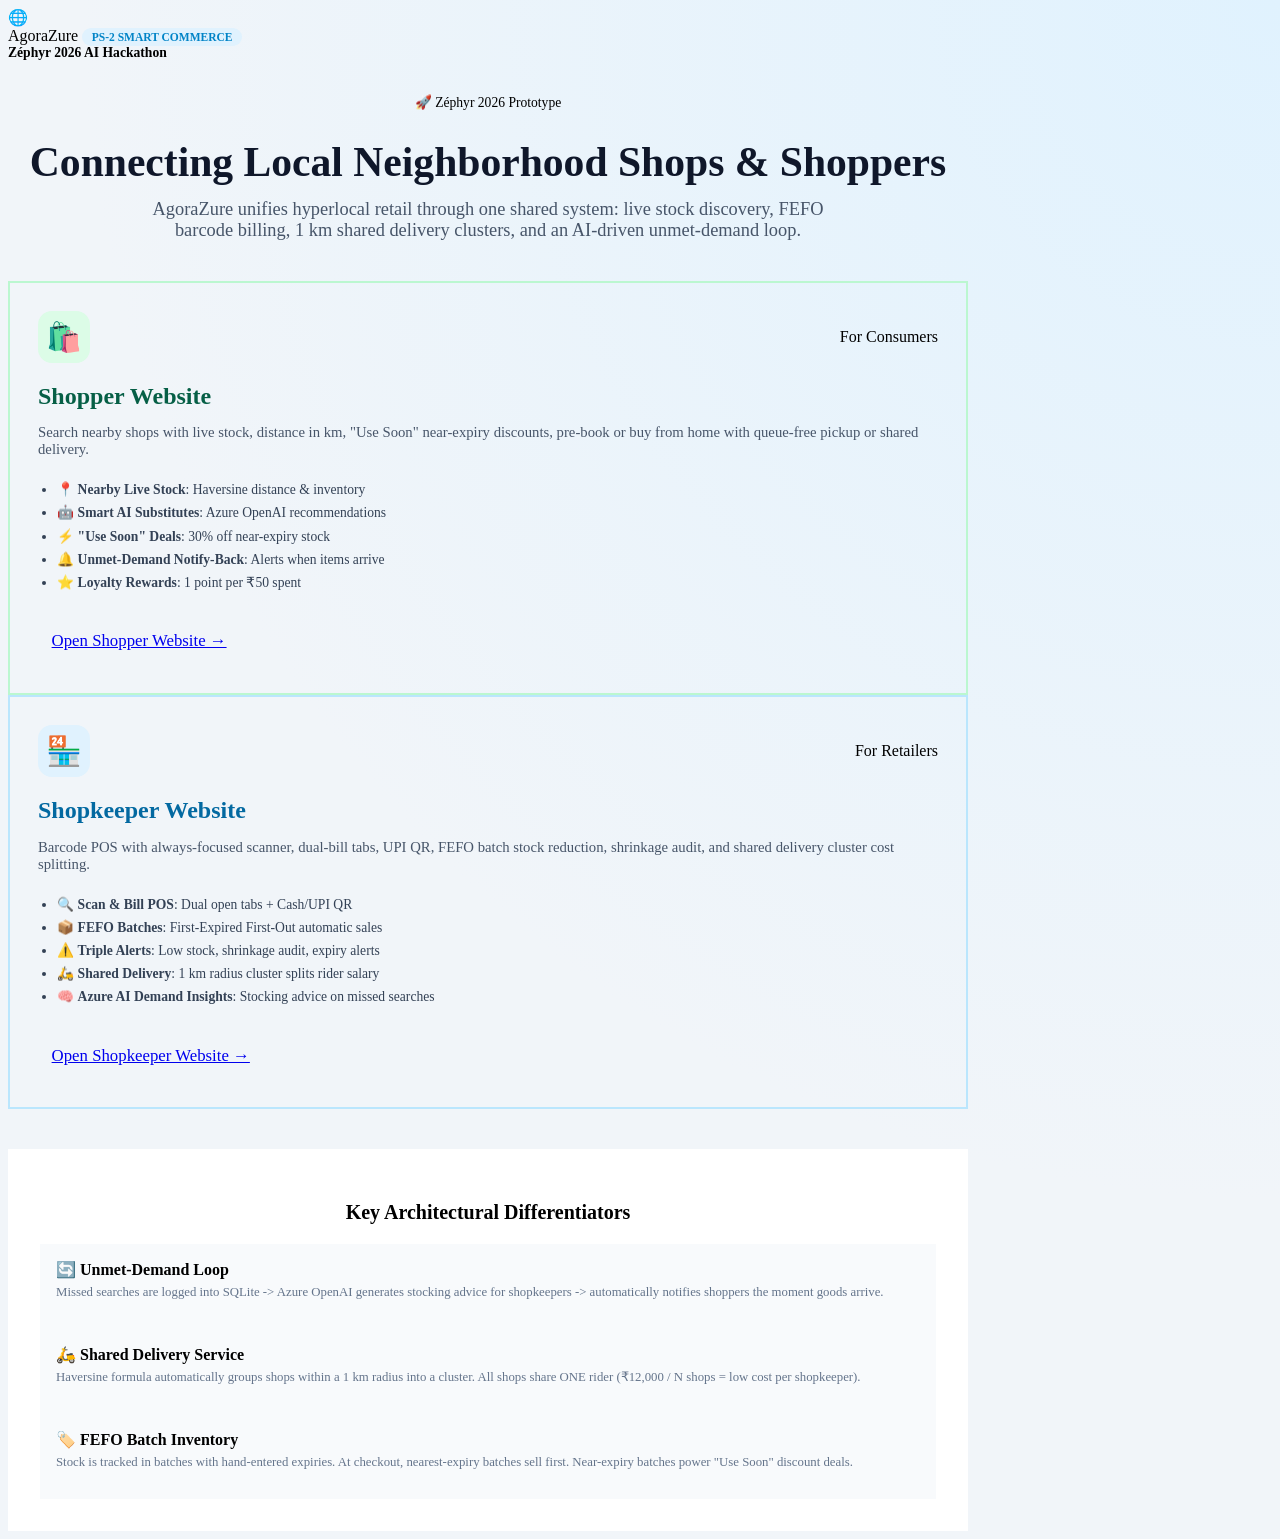
==== frontend/index.html @ 5f76d480 "Production release: AgoraZure full-stack platform with Vercel & cloud deployment" ====
<!DOCTYPE html>
<html lang="en">
<head>
  <meta charset="UTF-8">
  <meta name="viewport" content="width=device-width, initial-scale=1.0">
  <title>AgoraZure - Smart Commerce Platform (Zéphyr 2026 AI Hackathon PS-2)</title>
  <link rel="preconnect" href="https://fonts.googleapis.com">
  <link rel="preconnect" href="https://fonts.gstatic.com" crossorigin>
  <link href="https://fonts.googleapis.com/css2?family=Inter:wght@400;500;600;700;800&family=Outfit:wght@600;700;800&display=swap" rel="stylesheet">
  <link rel="stylesheet" href="/static/css/style.css">
</head>
<body style="background: radial-gradient(circle at top right, #e0f2fe, #f1f5f9 60%);">

  <header class="app-header">
    <div class="header-container">
      <div class="logo-area">
        <div class="logo-icon">🌐</div>
        <span>AgoraZure <span style="font-size: 0.72rem; font-weight: 600; color: #0284c7; padding: 0.2rem 0.6rem; background: #e0f2fe; border-radius: 9999px;">PS-2 SMART COMMERCE</span></span>
      </div>
      <div style="font-size: 0.85rem; color: var(--text-muted); font-weight: 600;">
        Zéphyr 2026 AI Hackathon
      </div>
    </div>
  </header>

  <main class="main-content" style="max-width: 960px; padding-top: 2rem;">

    <!-- Hero Section -->
    <div style="text-align: center; margin-bottom: 2.5rem;">
      <span class="badge badge-primary" style="font-size: 0.85rem; padding: 0.35rem 0.85rem; margin-bottom: 1rem;">
        🚀 Zéphyr 2026 Prototype
      </span>
      <h1 style="font-size: 2.6rem; line-height: 1.15; margin-bottom: 0.75rem; color: #0f172a;">
        Connecting Local Neighborhood Shops & Shoppers
      </h1>
      <p style="font-size: 1.15rem; color: #475569; max-width: 680px; margin: 0 auto;">
        AgoraZure unifies hyperlocal retail through one shared system: live stock discovery, FEFO barcode billing, 1 km shared delivery clusters, and an AI-driven unmet-demand loop.
      </p>
    </div>

    <!-- Dual Website Launch Cards -->
    <div class="grid grid-cols-2" style="margin-bottom: 2.5rem; gap: 1.5rem;">
      
      <!-- Shopper Website Card -->
      <div class="card" style="border: 2px solid #bbf7d0; display: flex; flex-direction: column; justify-content: space-between; padding: 1.75rem; transition: transform 0.2s, box-shadow 0.2s;" onmouseover="this.style.transform='translateY(-4px)'" onmouseout="this.style.transform='none'">
        <div>
          <div style="display: flex; justify-content: space-between; align-items: center; margin-bottom: 1rem;">
            <div style="width: 52px; height: 52px; background: #dcfce7; border-radius: 14px; display: flex; align-items: center; justify-content: center; font-size: 1.8rem;">
              🛍️
            </div>
            <span class="badge badge-success">For Consumers</span>
          </div>

          <h2 style="font-size: 1.5rem; margin-bottom: 0.5rem; color: #065f46;">Shopper Website</h2>
          <p style="font-size: 0.92rem; color: #475569; margin-bottom: 1.25rem;">
            Search nearby shops with live stock, distance in km, "Use Soon" near-expiry discounts, pre-book or buy from home with queue-free pickup or shared delivery.
          </p>

          <ul style="font-size: 0.85rem; color: #334155; margin-bottom: 1.5rem; padding-left: 1.2rem; line-height: 1.7;">
            <li>📍 <strong>Nearby Live Stock</strong>: Haversine distance & inventory</li>
            <li>🤖 <strong>Smart AI Substitutes</strong>: Azure OpenAI recommendations</li>
            <li>⚡ <strong>"Use Soon" Deals</strong>: 30% off near-expiry stock</li>
            <li>🔔 <strong>Unmet-Demand Notify-Back</strong>: Alerts when items arrive</li>
            <li>⭐ <strong>Loyalty Rewards</strong>: 1 point per ₹50 spent</li>
          </ul>
        </div>

        <a href="/shopper" class="btn btn-accent btn-block" style="padding: 0.85rem; font-size: 1.05rem;">
          Open Shopper Website &rarr;
        </a>
      </div>

      <!-- Shopkeeper Website Card -->
      <div class="card" style="border: 2px solid #bae6fd; display: flex; flex-direction: column; justify-content: space-between; padding: 1.75rem; transition: transform 0.2s, box-shadow 0.2s;" onmouseover="this.style.transform='translateY(-4px)'" onmouseout="this.style.transform='none'">
        <div>
          <div style="display: flex; justify-content: space-between; align-items: center; margin-bottom: 1rem;">
            <div style="width: 52px; height: 52px; background: #e0f2fe; border-radius: 14px; display: flex; align-items: center; justify-content: center; font-size: 1.8rem;">
              🏪
            </div>
            <span class="badge badge-primary">For Retailers</span>
          </div>

          <h2 style="font-size: 1.5rem; margin-bottom: 0.5rem; color: #0369a1;">Shopkeeper Website</h2>
          <p style="font-size: 0.92rem; color: #475569; margin-bottom: 1.25rem;">
            Barcode POS with always-focused scanner, dual-bill tabs, UPI QR, FEFO batch stock reduction, shrinkage audit, and shared delivery cluster cost splitting.
          </p>

          <ul style="font-size: 0.85rem; color: #334155; margin-bottom: 1.5rem; padding-left: 1.2rem; line-height: 1.7;">
            <li>🔍 <strong>Scan & Bill POS</strong>: Dual open tabs + Cash/UPI QR</li>
            <li>📦 <strong>FEFO Batches</strong>: First-Expired First-Out automatic sales</li>
            <li>⚠️ <strong>Triple Alerts</strong>: Low stock, shrinkage audit, expiry alerts</li>
            <li>🛵 <strong>Shared Delivery</strong>: 1 km radius cluster splits rider salary</li>
            <li>🧠 <strong>Azure AI Demand Insights</strong>: Stocking advice on missed searches</li>
          </ul>
        </div>

        <a href="/shopkeeper" class="btn btn-primary btn-block" style="padding: 0.85rem; font-size: 1.05rem;">
          Open Shopkeeper Website &rarr;
        </a>
      </div>

    </div>

    <!-- Core Differentiators Section -->
    <div class="card" style="background: #ffffff; padding: 2rem;">
      <h3 style="font-size: 1.25rem; margin-bottom: 1rem; text-align: center;">Key Architectural Differentiators</h3>
      
      <div class="grid grid-cols-3" style="gap: 1.25rem; margin-top: 1.25rem;">
        <div style="background: #f8fafc; padding: 1rem; border-radius: var(--radius-sm); border-left: 3px solid var(--primary);">
          <strong>🔄 Unmet-Demand Loop</strong>
          <p style="font-size: 0.8rem; color: #64748b; margin-top: 0.35rem;">
            Missed searches are logged into SQLite -> Azure OpenAI generates stocking advice for shopkeepers -> automatically notifies shoppers the moment goods arrive.
          </p>
        </div>

        <div style="background: #f8fafc; padding: 1rem; border-radius: var(--radius-sm); border-left: 3px solid var(--accent);">
          <strong>🛵 Shared Delivery Service</strong>
          <p style="font-size: 0.8rem; color: #64748b; margin-top: 0.35rem;">
            Haversine formula automatically groups shops within a 1 km radius into a cluster. All shops share ONE rider (₹12,000 / N shops = low cost per shopkeeper).
          </p>
        </div>

        <div style="background: #f8fafc; padding: 1rem; border-radius: var(--radius-sm); border-left: 3px solid var(--warning);">
          <strong>🏷️ FEFO Batch Inventory</strong>
          <p style="font-size: 0.8rem; color: #64748b; margin-top: 0.35rem;">
            Stock is tracked in batches with hand-entered expiries. At checkout, nearest-expiry batches sell first. Near-expiry batches power "Use Soon" discount deals.
          </p>
        </div>
      </div>
    </div>

  </main>

</body>
</html>
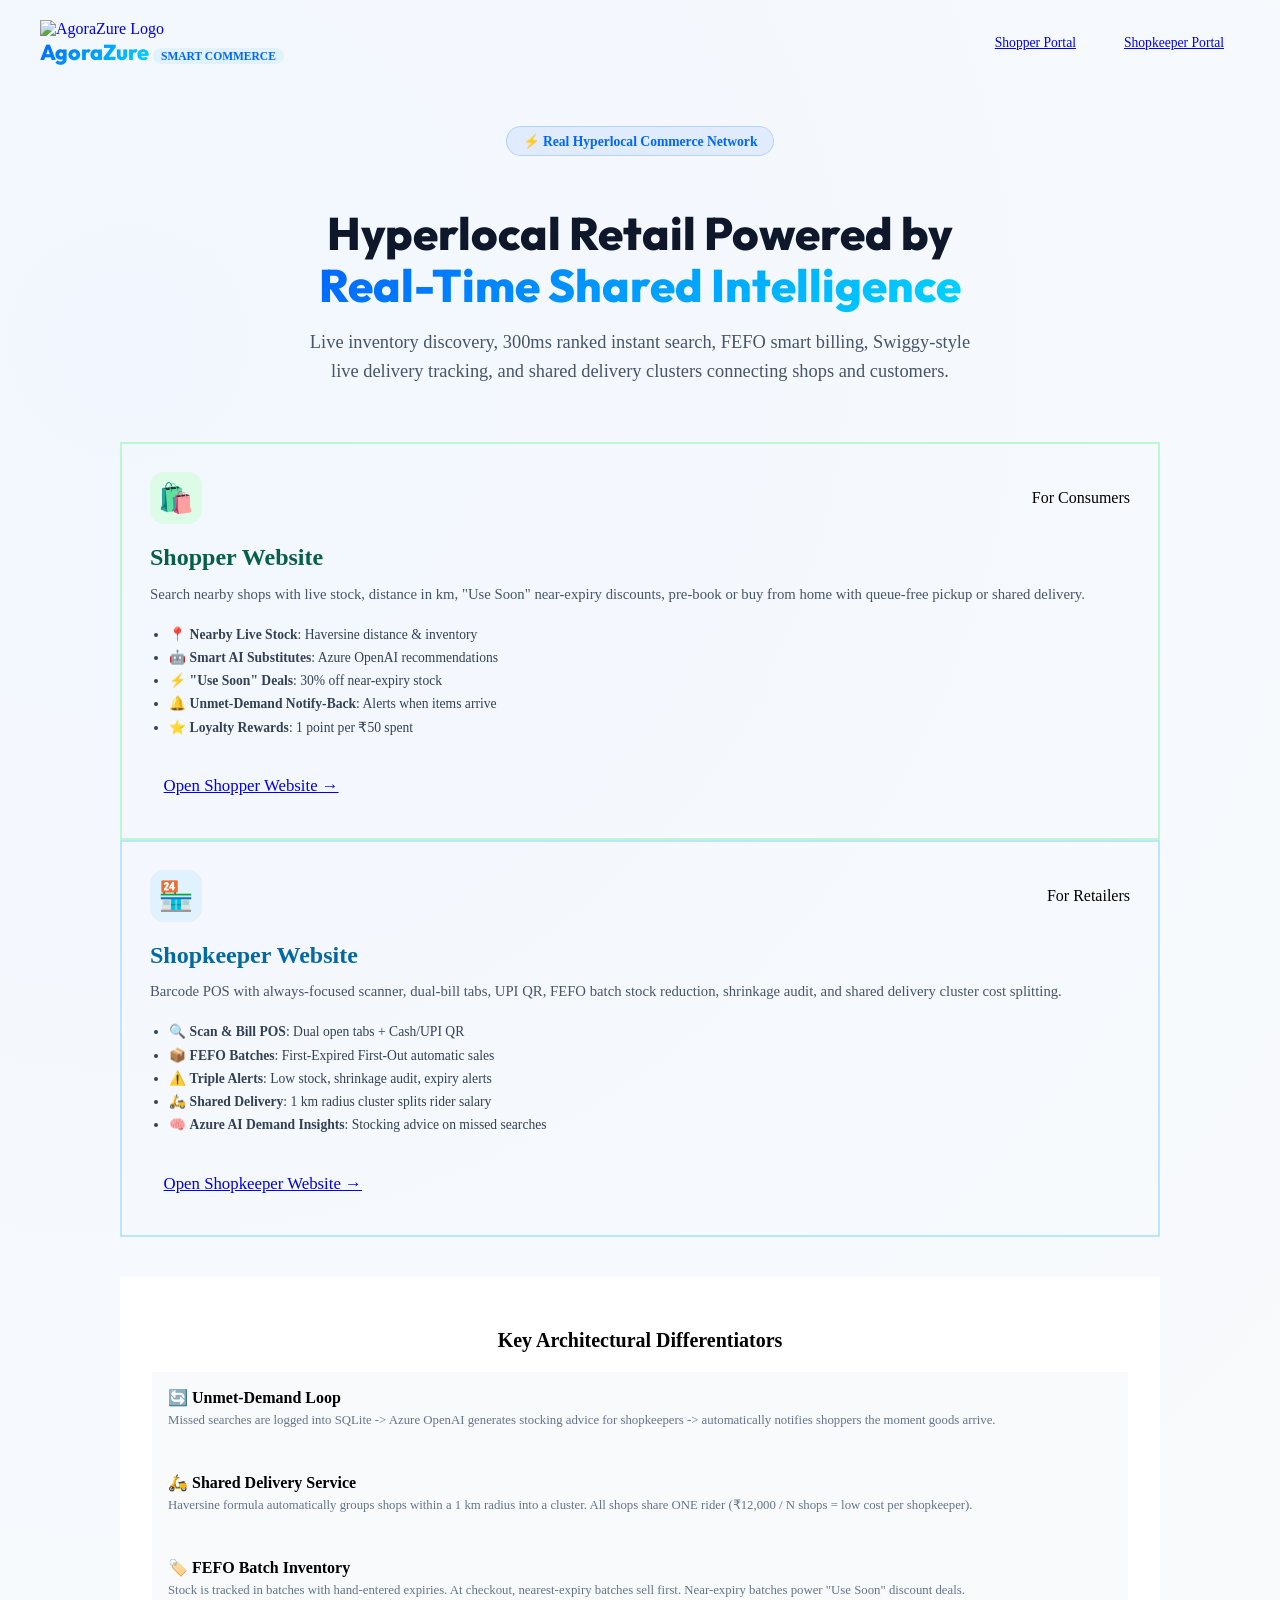
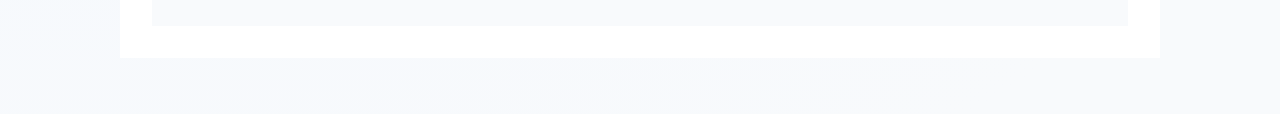
==== commit eeefd8d9: "Fix all shopper and shopkeeper bugs, integrate persistent backend, and apply modern UI redesign with" ====
--- a/frontend/index.html
+++ b/frontend/index.html
@@ -3,38 +3,43 @@
 <head>
   <meta charset="UTF-8">
   <meta name="viewport" content="width=device-width, initial-scale=1.0">
-  <title>AgoraZure - Smart Commerce Platform (Zéphyr 2026 AI Hackathon PS-2)</title>
+  <title>AgoraZure - Next-Gen Smart Commerce Platform</title>
+  <link rel="icon" type="image/png" href="/favicon.png">
   <link rel="preconnect" href="https://fonts.googleapis.com">
   <link rel="preconnect" href="https://fonts.gstatic.com" crossorigin>
-  <link href="https://fonts.googleapis.com/css2?family=Inter:wght@400;500;600;700;800&family=Outfit:wght@600;700;800&display=swap" rel="stylesheet">
+  <link href="https://fonts.googleapis.com/css2?family=Plus+Jakarta+Sans:wght@400;500;600;700;800&family=Outfit:wght@600;700;800&display=swap" rel="stylesheet">
   <link rel="stylesheet" href="/static/css/style.css">
 </head>
-<body style="background: radial-gradient(circle at top right, #e0f2fe, #f1f5f9 60%);">
+<body style="background: radial-gradient(circle at 10% 20%, rgba(0, 102, 255, 0.05) 0%, rgba(248, 250, 252, 1) 90%);">
 
   <header class="app-header">
-    <div class="header-container">
-      <div class="logo-area">
-        <div class="logo-icon">🌐</div>
-        <span>AgoraZure <span style="font-size: 0.72rem; font-weight: 600; color: #0284c7; padding: 0.2rem 0.6rem; background: #e0f2fe; border-radius: 9999px;">PS-2 SMART COMMERCE</span></span>
-      </div>
-      <div style="font-size: 0.85rem; color: var(--text-muted); font-weight: 600;">
-        Zéphyr 2026 AI Hackathon
+    <div class="header-container" style="max-width: 1200px; margin: 0 auto; display: flex; align-items: center; justify-content: space-between; padding: 0.75rem 1.5rem;">
+      <a href="/" class="logo-area" style="text-decoration: none;">
+        <img src="/images/logo.png" alt="AgoraZure Logo" class="brand-logo" style="height: 40px; width: auto; object-fit: contain;">
+        <div class="brand-title">
+          <span class="brand-name" style="font-family: 'Outfit', sans-serif; font-size: 1.35rem; font-weight: 800; background: linear-gradient(135deg, #0066FF 0%, #00D4FF 100%); -webkit-background-clip: text; -webkit-text-fill-color: transparent;">AgoraZure</span>
+          <span class="brand-subtitle" style="font-size: 0.72rem; font-weight: 700; color: #0066FF; padding: 0.15rem 0.5rem; background: #e0f2fe; border-radius: 9999px;">SMART COMMERCE</span>
+        </div>
+      </a>
+      <div style="display: flex; align-items: center; gap: 1rem;">
+        <a href="/shopper" class="btn btn-outline" style="font-size: 0.85rem; padding: 0.45rem 1rem;">Shopper Portal</a>
+        <a href="/shopkeeper" class="btn btn-primary" style="font-size: 0.85rem; padding: 0.45rem 1rem;">Shopkeeper Portal</a>
       </div>
     </div>
   </header>
 
-  <main class="main-content" style="max-width: 960px; padding-top: 2rem;">
+  <main class="main-content" style="max-width: 1040px; margin: 0 auto; padding: 3rem 1.5rem;">
 
     <!-- Hero Section -->
-    <div style="text-align: center; margin-bottom: 2.5rem;">
-      <span class="badge badge-primary" style="font-size: 0.85rem; padding: 0.35rem 0.85rem; margin-bottom: 1rem;">
-        🚀 Zéphyr 2026 Prototype
-      </span>
-      <h1 style="font-size: 2.6rem; line-height: 1.15; margin-bottom: 0.75rem; color: #0f172a;">
-        Connecting Local Neighborhood Shops & Shoppers
+    <div style="text-align: center; margin-bottom: 3.5rem;">
+      <div style="display: inline-flex; align-items: center; gap: 0.5rem; background: rgba(0, 102, 255, 0.08); border: 1px solid rgba(0, 102, 255, 0.2); padding: 0.35rem 1rem; border-radius: 9999px; margin-bottom: 1.25rem;">
+        <span style="font-size: 0.85rem; font-weight: 700; color: #0066FF;">⚡ Real Hyperlocal Commerce Network</span>
+      </div>
+      <h1 style="font-size: 2.85rem; line-height: 1.15; font-weight: 800; color: #0f172a; margin-bottom: 1rem; font-family: 'Outfit', sans-serif;">
+        Hyperlocal Retail Powered by <br><span style="background: linear-gradient(135deg, #0066FF 0%, #00D4FF 100%); -webkit-background-clip: text; -webkit-text-fill-color: transparent;">Real-Time Shared Intelligence</span>
       </h1>
-      <p style="font-size: 1.15rem; color: #475569; max-width: 680px; margin: 0 auto;">
-        AgoraZure unifies hyperlocal retail through one shared system: live stock discovery, FEFO barcode billing, 1 km shared delivery clusters, and an AI-driven unmet-demand loop.
+      <p style="font-size: 1.15rem; color: #475569; max-width: 680px; margin: 0 auto; line-height: 1.6;">
+        Live inventory discovery, 300ms ranked instant search, FEFO smart billing, Swiggy-style live delivery tracking, and shared delivery clusters connecting shops and customers.
       </p>
     </div>
 
